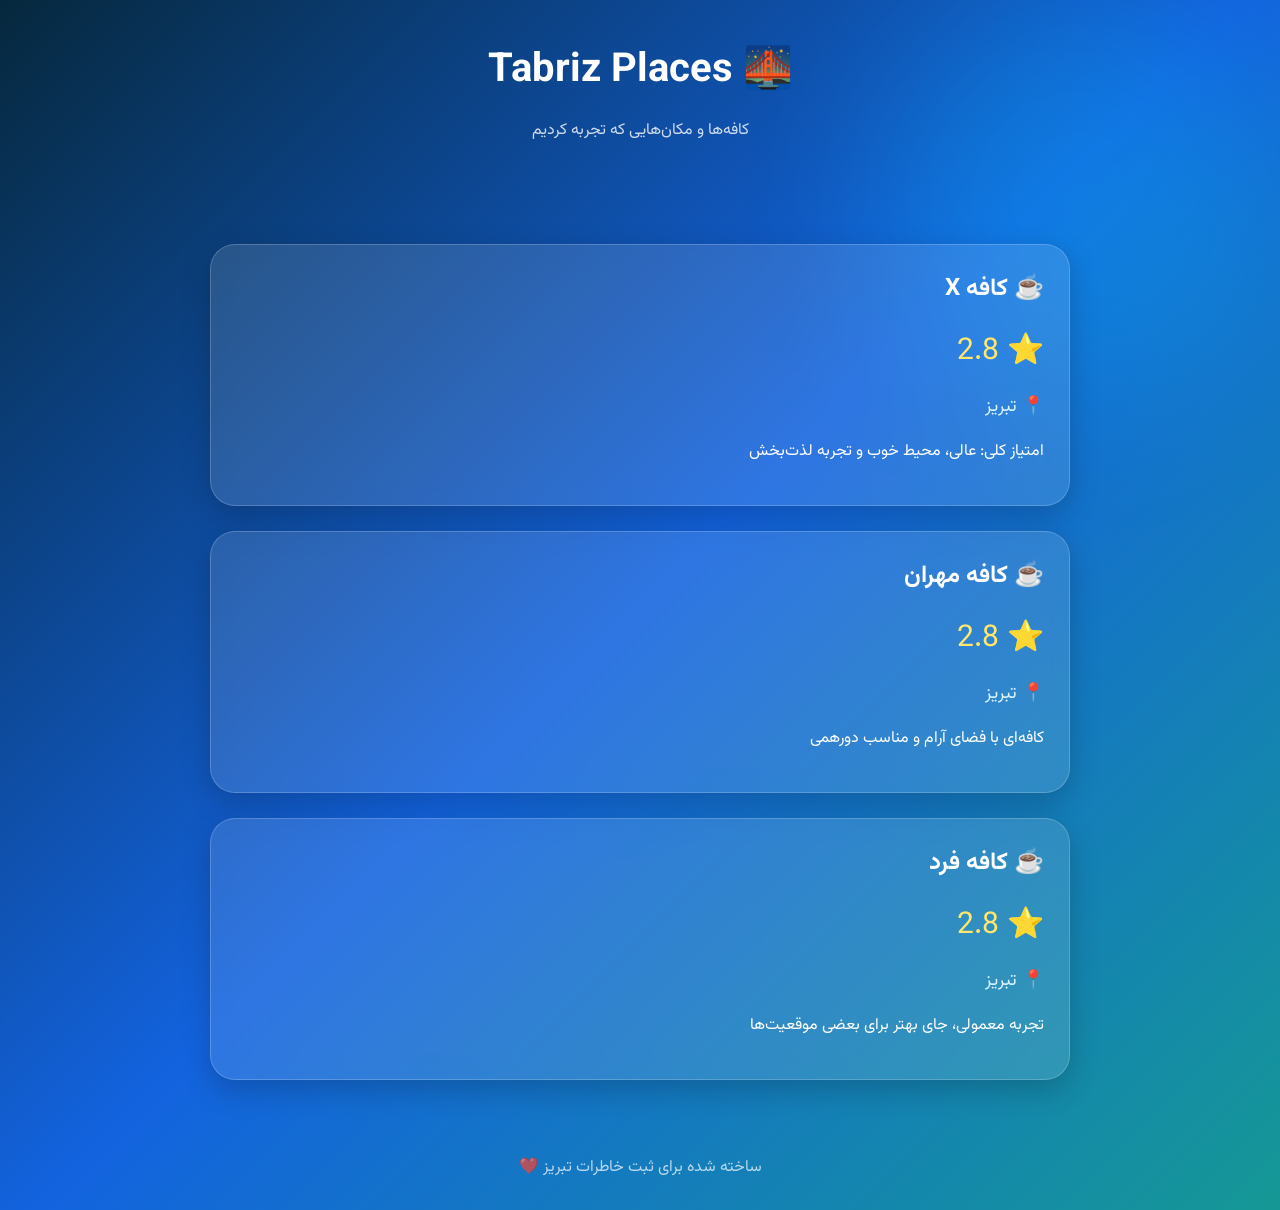
==== index.html @ 89eeb1b8 "Create index.html first codes and places" ====
<!DOCTYPE html>
<html lang="fa" dir="rtl">
<head>
<link rel="stylesheet" href="style.css">

<meta charset="UTF-8">
<title>Tabriz Places</title>

<style>
@import url('https://fonts.googleapis.com/css2?family=Vazirmatn:wght@400;700&display=swap');

*{
    box-sizing:border-box;
}

body{
    margin:0;
    font-family:Vazirmatn, sans-serif;
    background:
    linear-gradient(135deg,#06283d,#1363df,#159895);
    color:white;
    min-height:100vh;
    overflow-x:hidden;
}

/* پس زمینه متحرک */
body::before{
    content:"";
    position:fixed;
    width:400px;
    height:400px;
    background:#00ffff;
    opacity:.15;
    border-radius:50%;
    filter:blur(80px);
    animation:move 8s infinite alternate;
}

@keyframes move{
    from{transform:translate(-100px,-50px)}
    to{transform:translate(300px,200px)}
}

header{
    text-align:center;
    padding:40px 20px;
}

header h1{
    font-size:40px;
}

header p{
    opacity:.8;
}


.container{
    max-width:900px;
    margin:auto;
    padding:20px;
}


.card{
    background:rgba(255,255,255,.12);
    backdrop-filter:blur(10px);
    border:1px solid rgba(255,255,255,.2);
    border-radius:25px;
    padding:25px;
    margin:25px 0;

    transform:translateY(40px);
    opacity:0;
    animation:show .8s forwards;
}


.card:nth-child(2){
    animation-delay:.2s;
}

.card:nth-child(3){
    animation-delay:.4s;
}


@keyframes show{
    to{
        transform:none;
        opacity:1;
    }
}


.score{
    font-size:30px;
    color:#ffe66d;
}


.city{
    font-size:18px;
    color:#d8f3ff;
}


footer{
    text-align:center;
    padding:30px;
    opacity:.7;
}

</style>

</head>

<body>

<header>
<h1>🌉 Tabriz Places</h1>
<p>کافه‌ها و مکان‌هایی که تجربه کردیم</p>
</header>


<div class="container">


<div class="card">
<h2>☕ کافه X</h2>
<div class="score">⭐ 8.5</div>
<p class="city">📍 تبریز</p>
<p>امتیاز کلی: عالی، محیط خوب و تجربه لذت‌بخش</p>
</div>


<div class="card">
<h2>☕ کافه مهران</h2>
<div class="score">⭐ 8</div>
<p class="city">📍 تبریز</p>
<p>کافه‌ای با فضای آرام و مناسب دورهمی</p>
</div>


<div class="card">
<h2>☕ کافه فرد</h2>
<div class="score">⭐ 6</div>
<p class="city">📍 تبریز</p>
<p>تجربه معمولی، جای بهتر برای بعضی موقعیت‌ها</p>
</div>


</div>


<footer>
ساخته شده برای ثبت خاطرات تبریز ❤️
</footer>
<script src="script.js"></script>
</body>
</html>
---- style.css ----
@import url('https://fonts.googleapis.com/css2?family=Vazirmatn:wght@400;700&display=swap');

*{
    box-sizing:border-box;
}

body{
    margin:0;
    font-family:Vazirmatn, sans-serif;
    direction:rtl;
    color:white;
    min-height:100vh;
    background:
    linear-gradient(135deg,#06283d,#1363df,#159895);
    overflow-x:hidden;
}

/* نور متحرک پس زمینه */
body::before{
    content:"";
    position:fixed;
    width:450px;
    height:450px;
    background:#00fff0;
    opacity:.15;
    border-radius:50%;
    filter:blur(100px);
    animation:moveGlow 10s infinite alternate;
    z-index:-1;
}

@keyframes moveGlow{
    from{
        transform:translate(-100px,-100px);
    }
    to{
        transform:translate(350px,300px);
    }
}


header{
    text-align:center;
    padding:50px 20px;
}

header h1{
    font-size:45px;
    margin:0;
    animation:fadeDown 1s;
}

header p{
    opacity:.8;
}


.container{
    width:90%;
    max-width:900px;
    margin:auto;
}


.card{
    background:rgba(255,255,255,.13);
    border:1px solid rgba(255,255,255,.2);
    backdrop-filter:blur(12px);

    padding:25px;
    border-radius:25px;
    margin:25px 0;

    box-shadow:0 10px 30px rgba(0,0,0,.2);

    opacity:0;
    transform:translateY(50px);
    transition:.7s;
}


.card.show{
    opacity:1;
    transform:translateY(0);
}


.card:hover{
    transform:scale(1.03);
}


.card h2{
    margin-top:0;
}


.score{
    font-size:32px;
    color:#ffe66d;
}


.city{
    color:#bdefff;
}


footer{
    text-align:center;
    padding:40px;
    opacity:.7;
}


@keyframes fadeDown{
    from{
        opacity:0;
        transform:translateY(-40px);
    }

    to{
        opacity:1;
        transform:none;
    }
}


/* موبایل */
@media(max-width:600px){

header h1{
    font-size:32px;
}

.card{
    padding:20px;
}

}
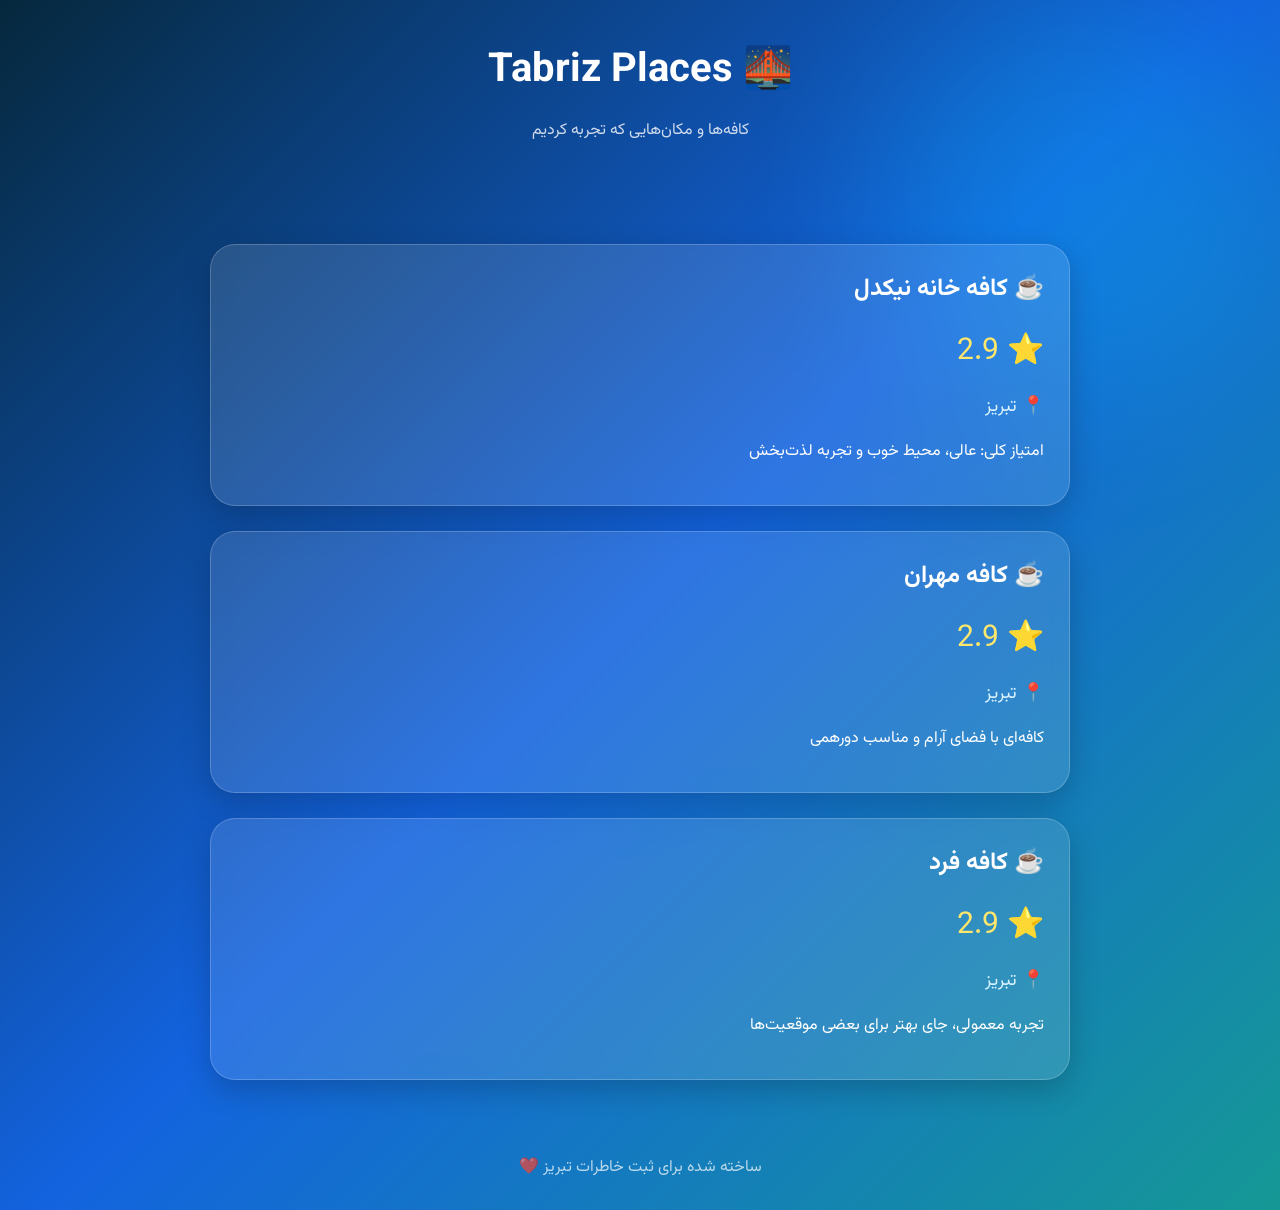
==== commit 0ef62d84: "Update index.html fixing the name of first place" ====
--- a/index.html
+++ b/index.html
@@ -127,7 +127,7 @@
 
 
 <div class="card">
-<h2>☕ کافه X</h2>
+<h2>☕ کافه خانه نیکدل</h2>
 <div class="score">⭐ 8.5</div>
 <p class="city">📍 تبریز</p>
 <p>امتیاز کلی: عالی، محیط خوب و تجربه لذت‌بخش</p>
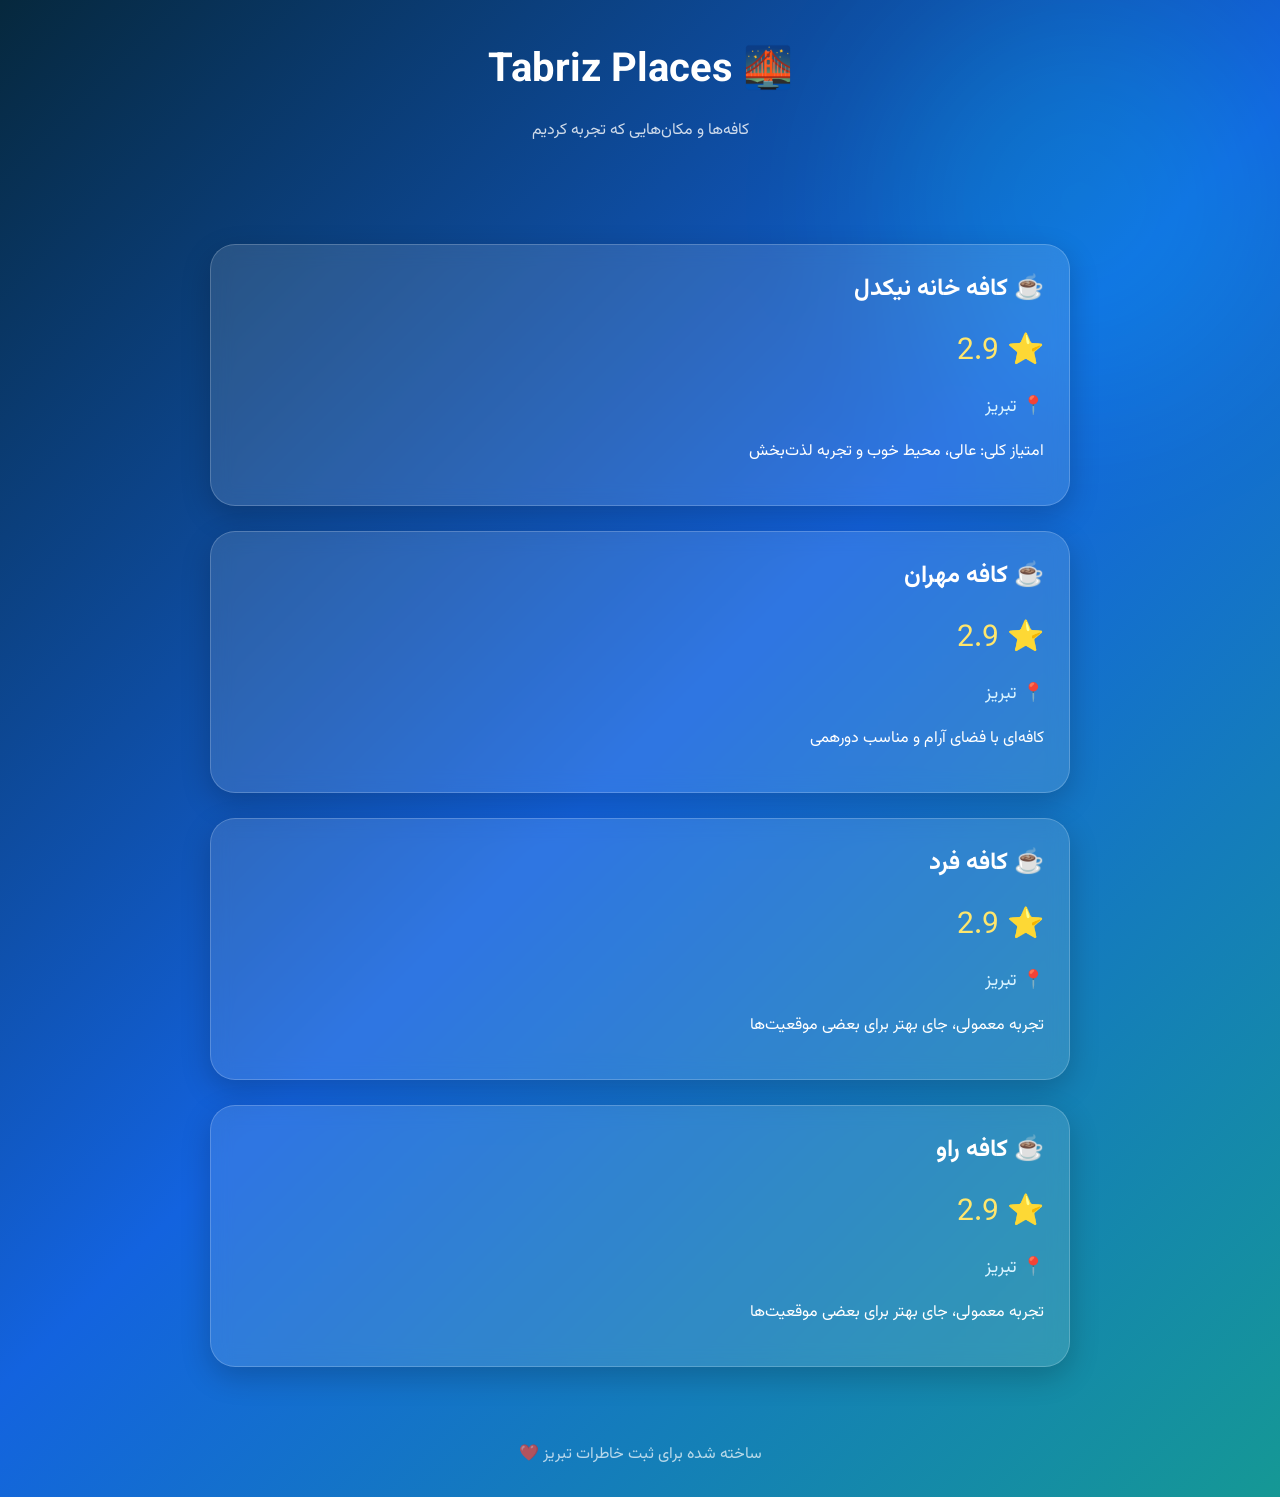
==== commit 7dc78819: "Update index.html adding raw caffe" ====
--- a/index.html
+++ b/index.html
@@ -150,6 +150,13 @@
 </div>
 
 
+ <div class="card">
+<h2>☕ کافه راو</h2>
+<div class="score">⭐ 7</div>
+<p class="city">📍 تبریز</p>
+<p>تجربه معمولی، جای بهتر برای بعضی موقعیت‌ها</p>
+</div>
+
 </div>
 
 
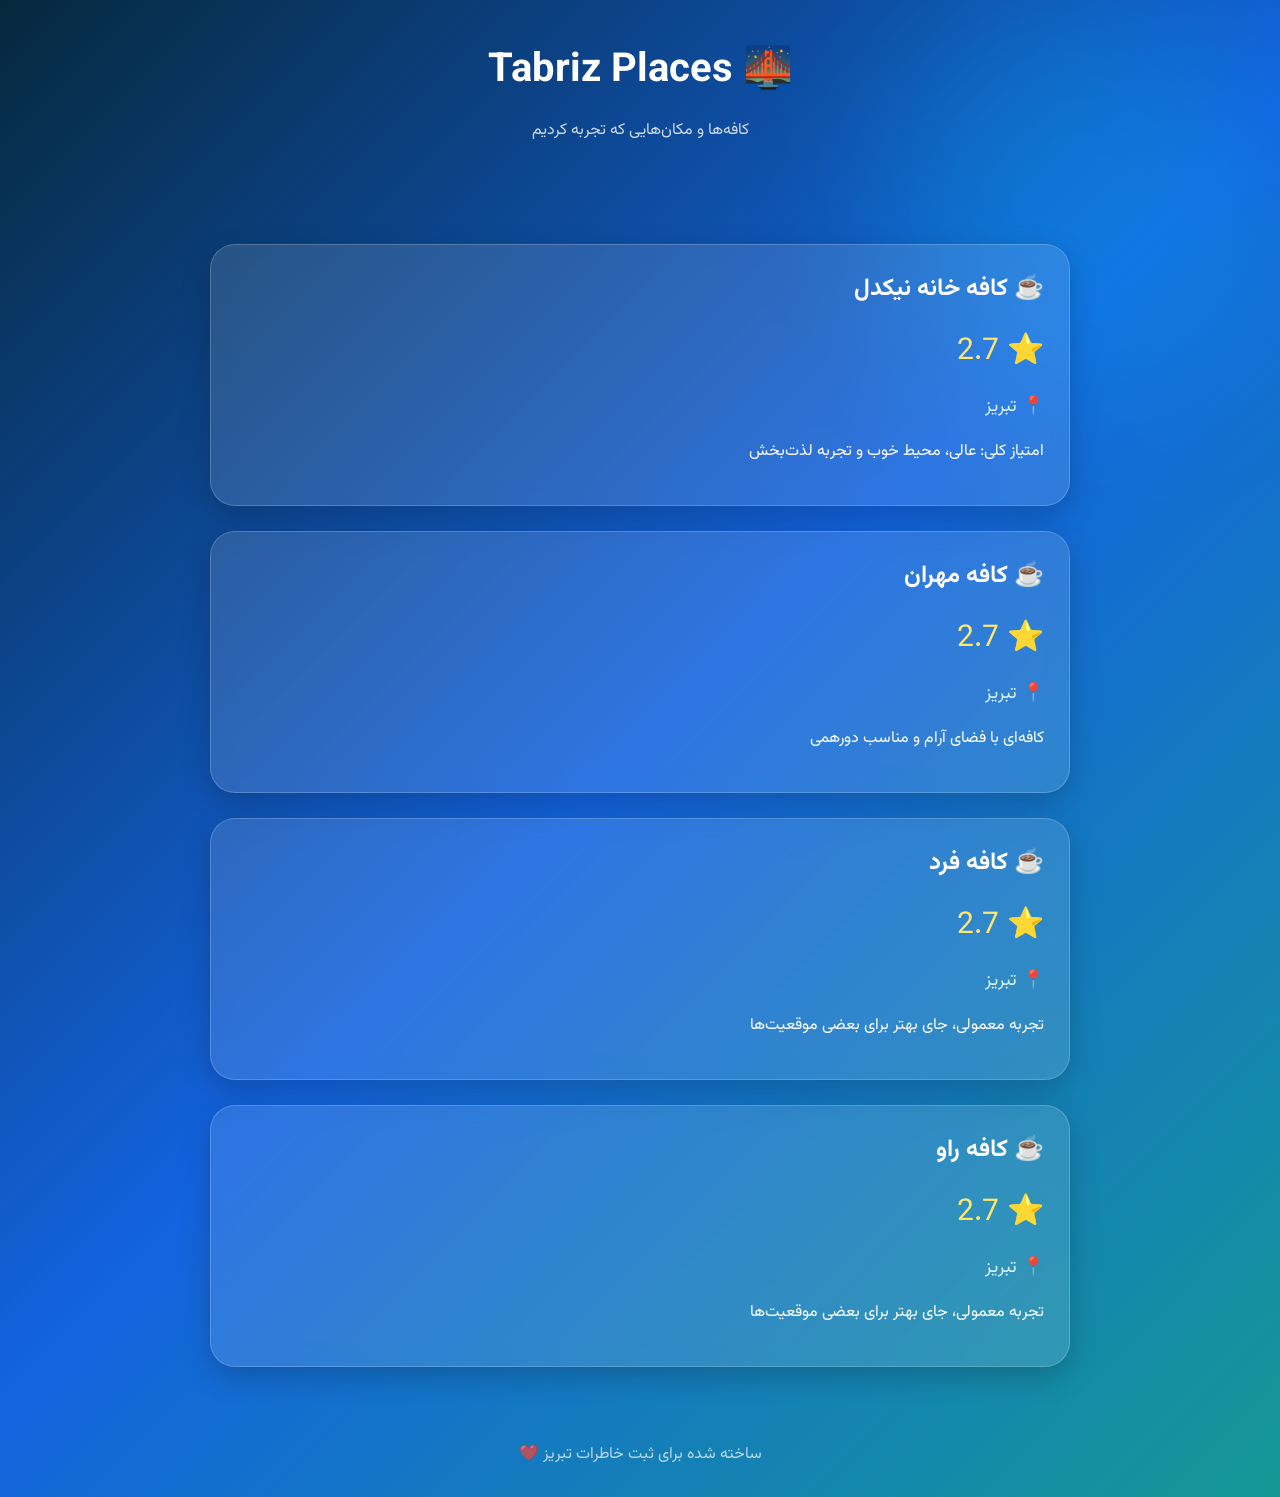
==== commit b872e10f: "Update index.html editing caffe_Fred results" ====
--- a/index.html
+++ b/index.html
@@ -128,7 +128,7 @@
 
 <div class="card">
 <h2>☕ کافه خانه نیکدل</h2>
-<div class="score">⭐ 8.5</div>
+<div class="score">⭐ 9.5</div>
 <p class="city">📍 تبریز</p>
 <p>امتیاز کلی: عالی، محیط خوب و تجربه لذت‌بخش</p>
 </div>
@@ -144,7 +144,7 @@
 
 <div class="card">
 <h2>☕ کافه فرد</h2>
-<div class="score">⭐ 6</div>
+<div class="score">⭐ 5.5</div>
 <p class="city">📍 تبریز</p>
 <p>تجربه معمولی، جای بهتر برای بعضی موقعیت‌ها</p>
 </div>
@@ -152,7 +152,7 @@
 
  <div class="card">
 <h2>☕ کافه راو</h2>
-<div class="score">⭐ 7</div>
+<div class="score">⭐ 6.5</div>
 <p class="city">📍 تبریز</p>
 <p>تجربه معمولی، جای بهتر برای بعضی موقعیت‌ها</p>
 </div>
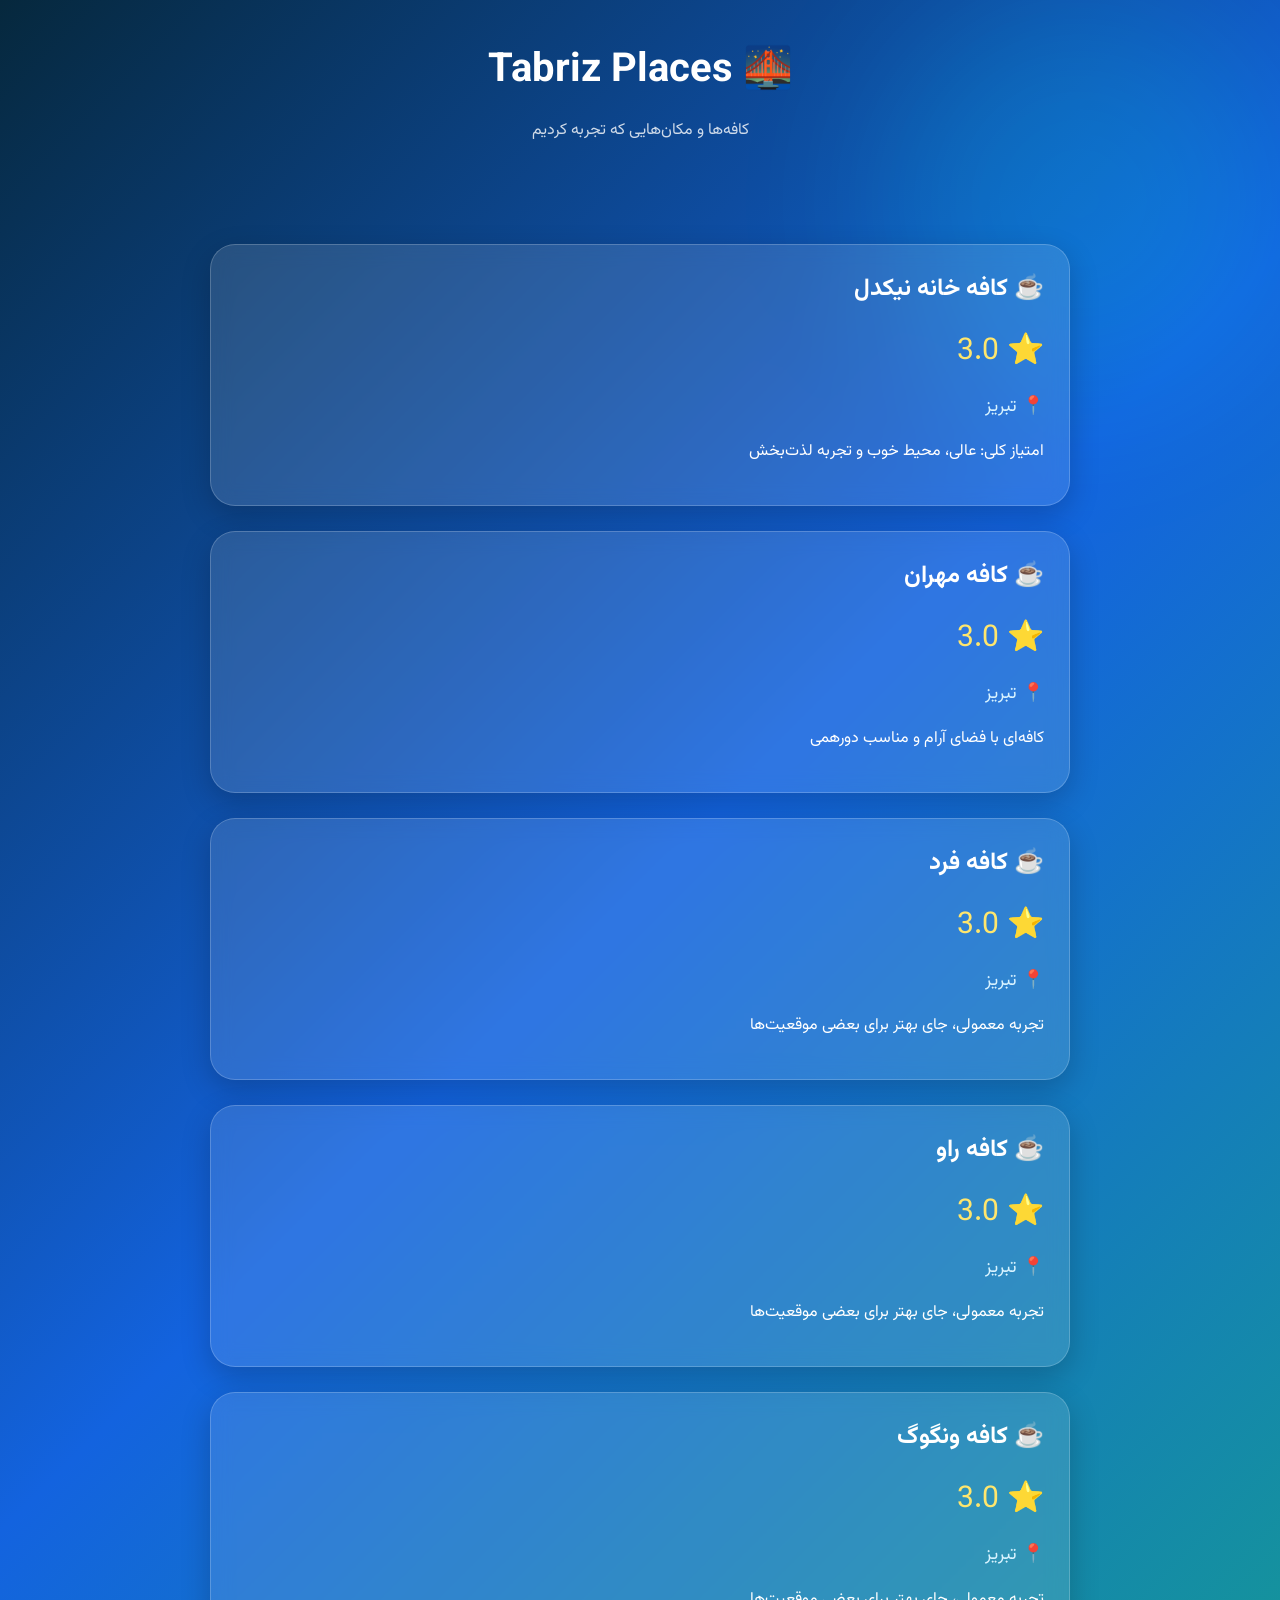
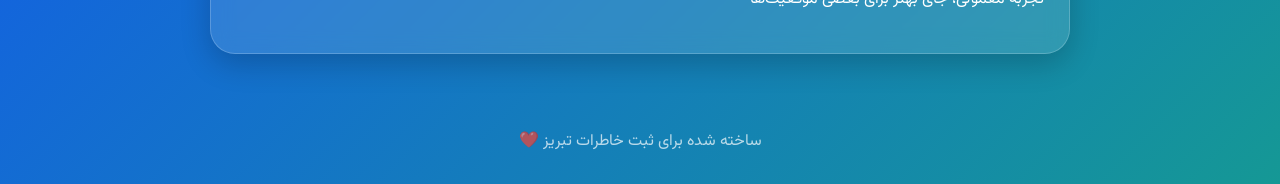
==== commit 250c9696: "Update index.html adding vangoog_caffe" ====
--- a/index.html
+++ b/index.html
@@ -157,6 +157,13 @@
 <p>تجربه معمولی، جای بهتر برای بعضی موقعیت‌ها</p>
 </div>
 
+        <div class="card">
+<h2>☕ کافه ونگوگ</h2>
+<div class="score">⭐ 7.5</div>
+<p class="city">📍 تبریز</p>
+<p>تجربه معمولی، جای بهتر برای بعضی موقعیت‌ها</p>
+</div>
+
 </div>
 
 
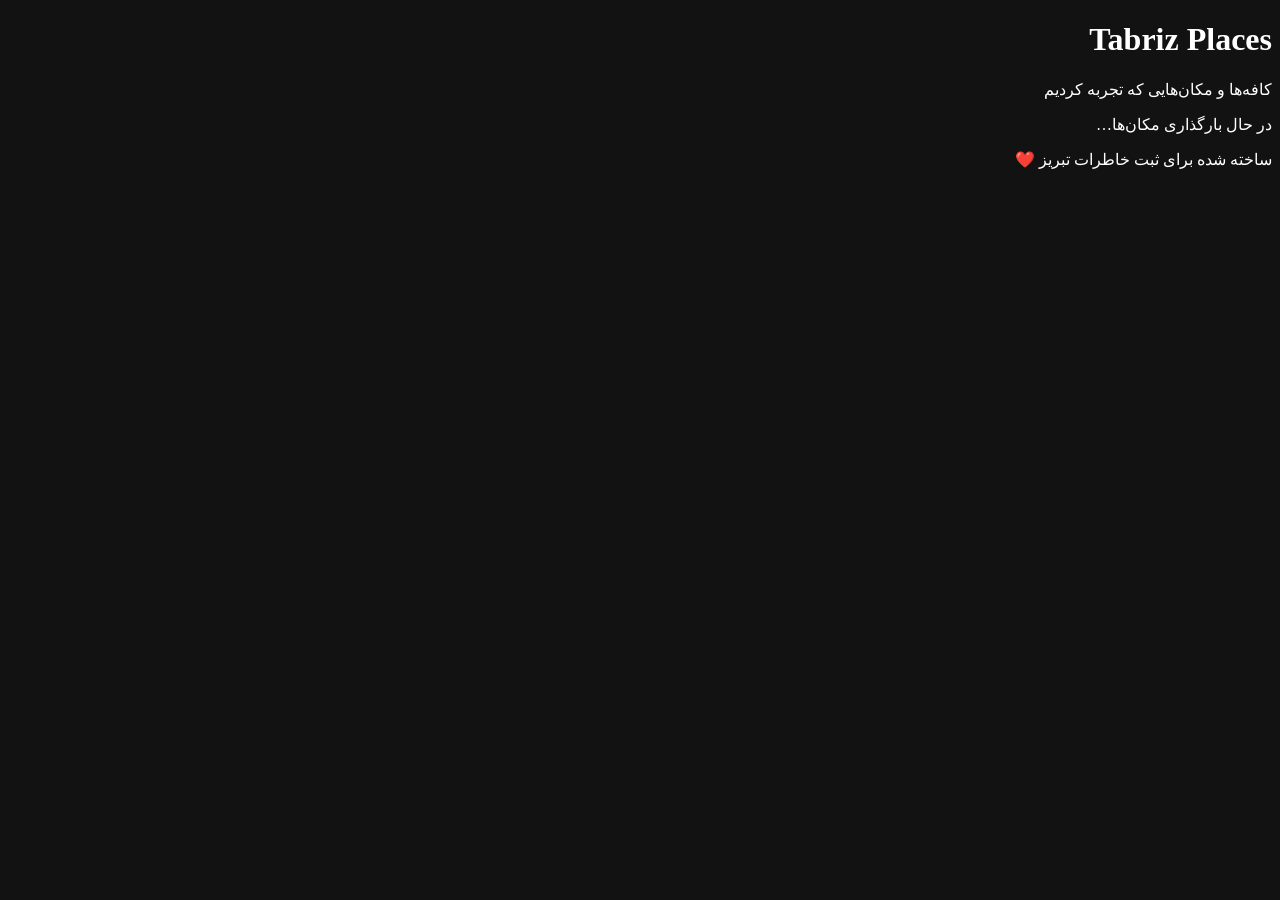
==== commit 1fc25691: "Add redesigned files" ====
--- a/index.html
+++ b/index.html
@@ -1,175 +1,89 @@
 <!DOCTYPE html>
 <html lang="fa" dir="rtl">
 <head>
-<link rel="stylesheet" href="style.css">
-
 <meta charset="UTF-8">
+<meta name="viewport" content="width=device-width, initial-scale=1">
+<meta name="description" content="کافه‌ها و مکان‌هایی که در تبریز تجربه کردیم">
+<meta name="theme-color" content="#0b0b0c">
+<meta name="color-scheme" content="dark">
 <title>Tabriz Places</title>
 
-<style>
-@import url('https://fonts.googleapis.com/css2?family=Vazirmatn:wght@400;700&display=swap');
-
-*{
-    box-sizing:border-box;
-}
-
-body{
-    margin:0;
-    font-family:Vazirmatn, sans-serif;
-    background:
-    linear-gradient(135deg,#06283d,#1363df,#159895);
-    color:white;
-    min-height:100vh;
-    overflow-x:hidden;
-}
-
-/* پس زمینه متحرک */
-body::before{
-    content:"";
-    position:fixed;
-    width:400px;
-    height:400px;
-    background:#00ffff;
-    opacity:.15;
-    border-radius:50%;
-    filter:blur(80px);
-    animation:move 8s infinite alternate;
-}
-
-@keyframes move{
-    from{transform:translate(-100px,-50px)}
-    to{transform:translate(300px,200px)}
-}
-
-header{
-    text-align:center;
-    padding:40px 20px;
-}
-
-header h1{
-    font-size:40px;
-}
-
-header p{
-    opacity:.8;
-}
-
-
-.container{
-    max-width:900px;
-    margin:auto;
-    padding:20px;
-}
-
-
-.card{
-    background:rgba(255,255,255,.12);
-    backdrop-filter:blur(10px);
-    border:1px solid rgba(255,255,255,.2);
-    border-radius:25px;
-    padding:25px;
-    margin:25px 0;
-
-    transform:translateY(40px);
-    opacity:0;
-    animation:show .8s forwards;
-}
-
-
-.card:nth-child(2){
-    animation-delay:.2s;
-}
-
-.card:nth-child(3){
-    animation-delay:.4s;
-}
-
-
-@keyframes show{
-    to{
-        transform:none;
-        opacity:1;
-    }
-}
-
-
-.score{
-    font-size:30px;
-    color:#ffe66d;
-}
-
-
-.city{
-    font-size:18px;
-    color:#d8f3ff;
-}
-
-
-footer{
-    text-align:center;
-    padding:30px;
-    opacity:.7;
-}
-
-</style>
-
+<link rel="icon" href="assets/img/favicon.svg" type="image/svg+xml">
+<link rel="preconnect" href="https://fonts.googleapis.com">
+<link rel="preconnect" href="https://fonts.gstatic.com" crossorigin>
+<link href="https://fonts.googleapis.com/css2?family=Vazirmatn:wght@300;400;600&display=swap" rel="stylesheet">
+<link rel="stylesheet" href="assets/css/style.css">
 </head>
 
 <body>
 
 <header>
-<h1>🌉 Tabriz Places</h1>
-<p>کافه‌ها و مکان‌هایی که تجربه کردیم</p>
+  <h1>Tabriz Places</h1>
+  <p>کافه‌ها و مکان‌هایی که تجربه کردیم</p>
 </header>
 
+<main class="container">
 
-<div class="container">
+  <div class="toolbar" id="toolbar" hidden>
+    <span class="toolbar-label" id="sortLabel">مرتب‌سازی</span>
 
+    <div class="dropdown" id="dropdown">
+      <button type="button" class="dropdown-toggle" id="sortButton"
+              aria-haspopup="listbox" aria-expanded="false"
+              aria-labelledby="sortLabel sortValue">
+        <span class="dropdown-value" id="sortValue">بیشترین امتیاز</span>
+        <svg class="dropdown-chevron" width="11" height="11" viewBox="0 0 24 24"
+             fill="none" stroke="currentColor" stroke-width="2"
+             stroke-linecap="round" stroke-linejoin="round" aria-hidden="true">
+          <path d="M6 9l6 6 6-6"/>
+        </svg>
+      </button>
 
-<div class="card">
-<h2>☕ کافه خانه نیکدل</h2>
-<div class="score">⭐ 9.5</div>
-<p class="city">📍 تبریز</p>
-<p>امتیاز کلی: عالی، محیط خوب و تجربه لذت‌بخش</p>
-</div>
+      <ul class="dropdown-menu" id="sortMenu" role="listbox" aria-labelledby="sortLabel" hidden>
+        <li class="dropdown-option" role="option" data-value="score-desc" aria-selected="true" tabindex="-1">
+          <span>بیشترین امتیاز</span>
+          <svg class="check" width="13" height="13" viewBox="0 0 24 24"
+               fill="none" stroke="currentColor" stroke-width="2.5"
+               stroke-linecap="round" stroke-linejoin="round" aria-hidden="true">
+            <path d="M20 6L9 17l-5-5"/>
+          </svg>
+        </li>
+        <li class="dropdown-option" role="option" data-value="score-asc" aria-selected="false" tabindex="-1">
+          <span>کمترین امتیاز</span>
+          <svg class="check" width="13" height="13" viewBox="0 0 24 24"
+               fill="none" stroke="currentColor" stroke-width="2.5"
+               stroke-linecap="round" stroke-linejoin="round" aria-hidden="true">
+            <path d="M20 6L9 17l-5-5"/>
+          </svg>
+        </li>
+        <li class="dropdown-option" role="option" data-value="default" aria-selected="false" tabindex="-1">
+          <span>ترتیب فایل</span>
+          <svg class="check" width="13" height="13" viewBox="0 0 24 24"
+               fill="none" stroke="currentColor" stroke-width="2.5"
+               stroke-linecap="round" stroke-linejoin="round" aria-hidden="true">
+            <path d="M20 6L9 17l-5-5"/>
+          </svg>
+        </li>
+      </ul>
+    </div>
 
+    <span class="count" id="count" aria-live="polite"></span>
+  </div>
 
-<div class="card">
-<h2>☕ کافه مهران</h2>
-<div class="score">⭐ 8</div>
-<p class="city">📍 تبریز</p>
-<p>کافه‌ای با فضای آرام و مناسب دورهمی</p>
-</div>
+  <p class="status" id="status" role="status">در حال بارگذاری مکان‌ها…</p>
 
+  <section class="places" id="places" aria-label="فهرست مکان‌ها"></section>
 
-<div class="card">
-<h2>☕ کافه فرد</h2>
-<div class="score">⭐ 5.5</div>
-<p class="city">📍 تبریز</p>
-<p>تجربه معمولی، جای بهتر برای بعضی موقعیت‌ها</p>
-</div>
-
-
- <div class="card">
-<h2>☕ کافه راو</h2>
-<div class="score">⭐ 6.5</div>
-<p class="city">📍 تبریز</p>
-<p>تجربه معمولی، جای بهتر برای بعضی موقعیت‌ها</p>
-</div>
-
-        <div class="card">
-<h2>☕ کافه ونگوگ</h2>
-<div class="score">⭐ 7.5</div>
-<p class="city">📍 تبریز</p>
-<p>تجربه معمولی، جای بهتر برای بعضی موقعیت‌ها</p>
-</div>
-
-</div>
-
+</main>
 
 <footer>
-ساخته شده برای ثبت خاطرات تبریز ❤️
+  ساخته شده برای ثبت خاطرات تبریز ❤️
 </footer>
-<script src="script.js"></script>
+
+<noscript>
+  <p class="status error">برای نمایش مکان‌ها باید JavaScript در مرورگر فعال باشد.</p>
+</noscript>
+
+<script src="assets/js/script.js"></script>
 </body>
-</html>+</html>
